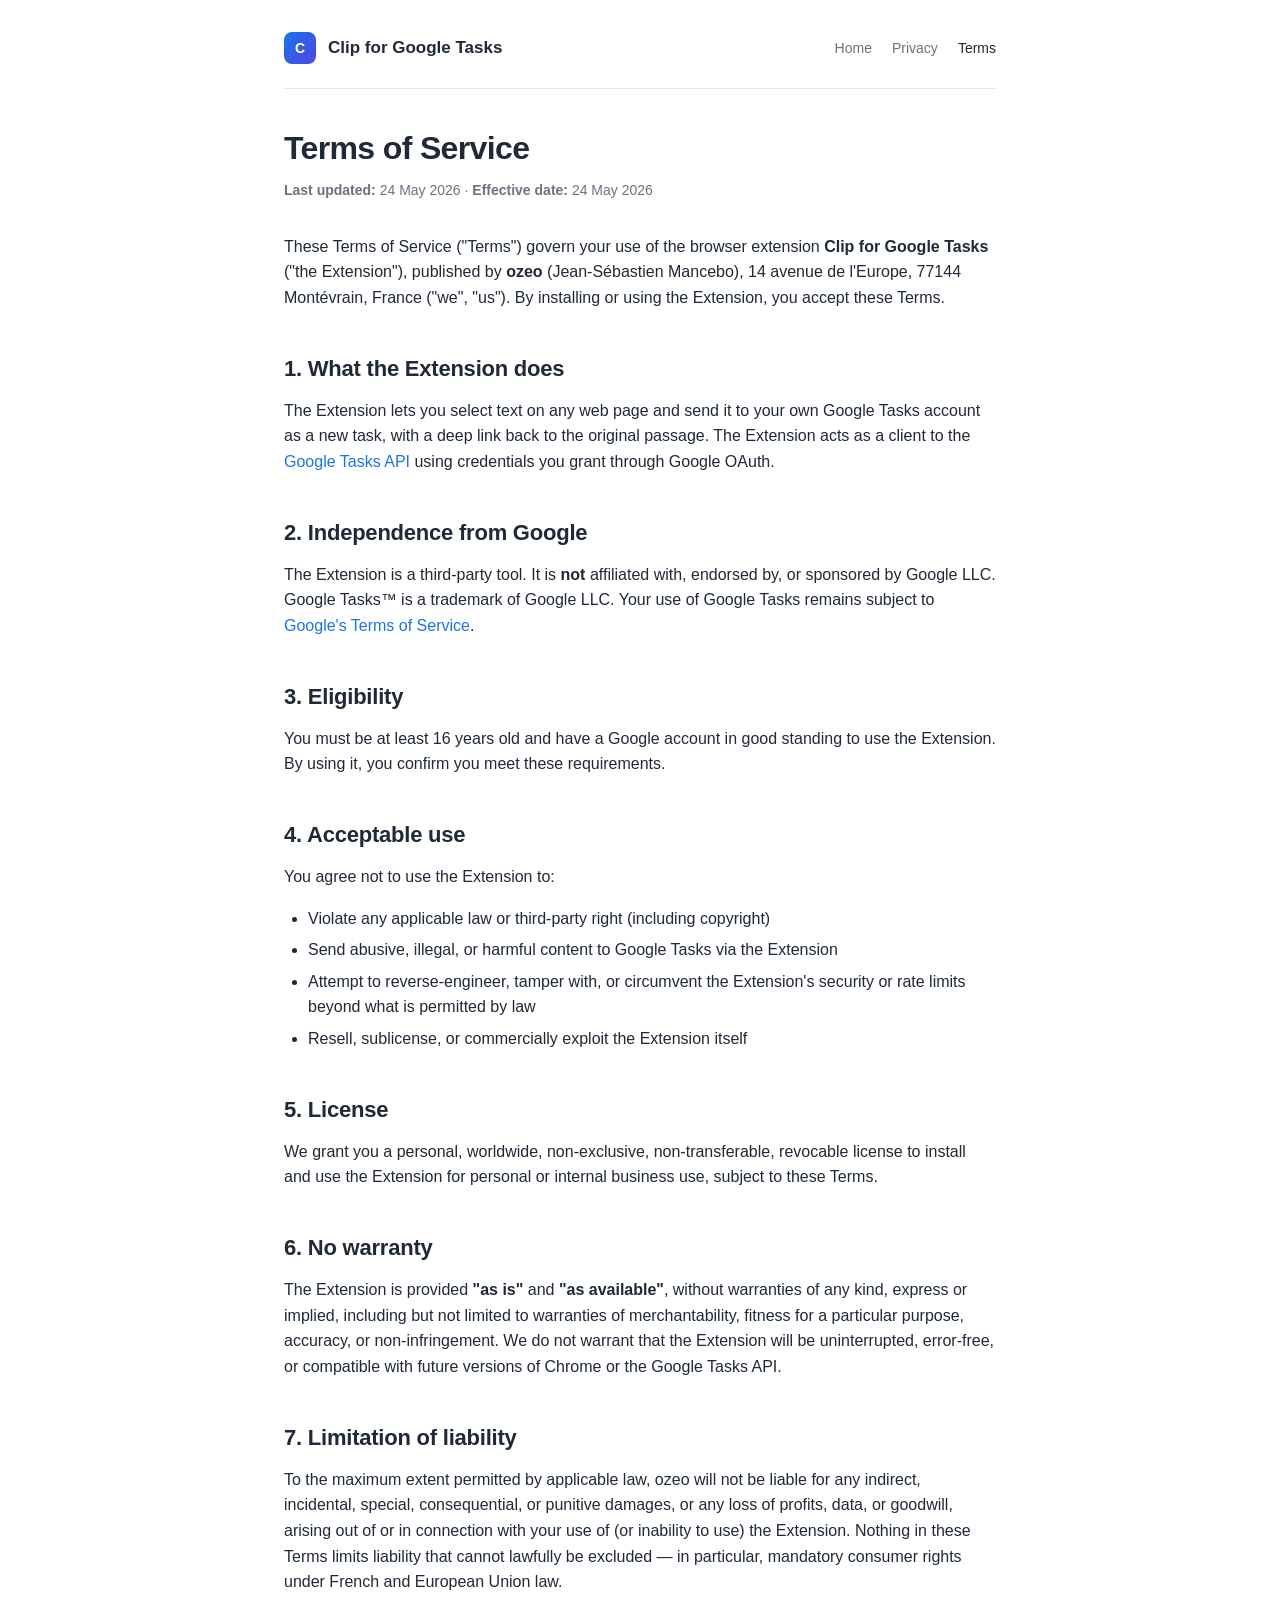
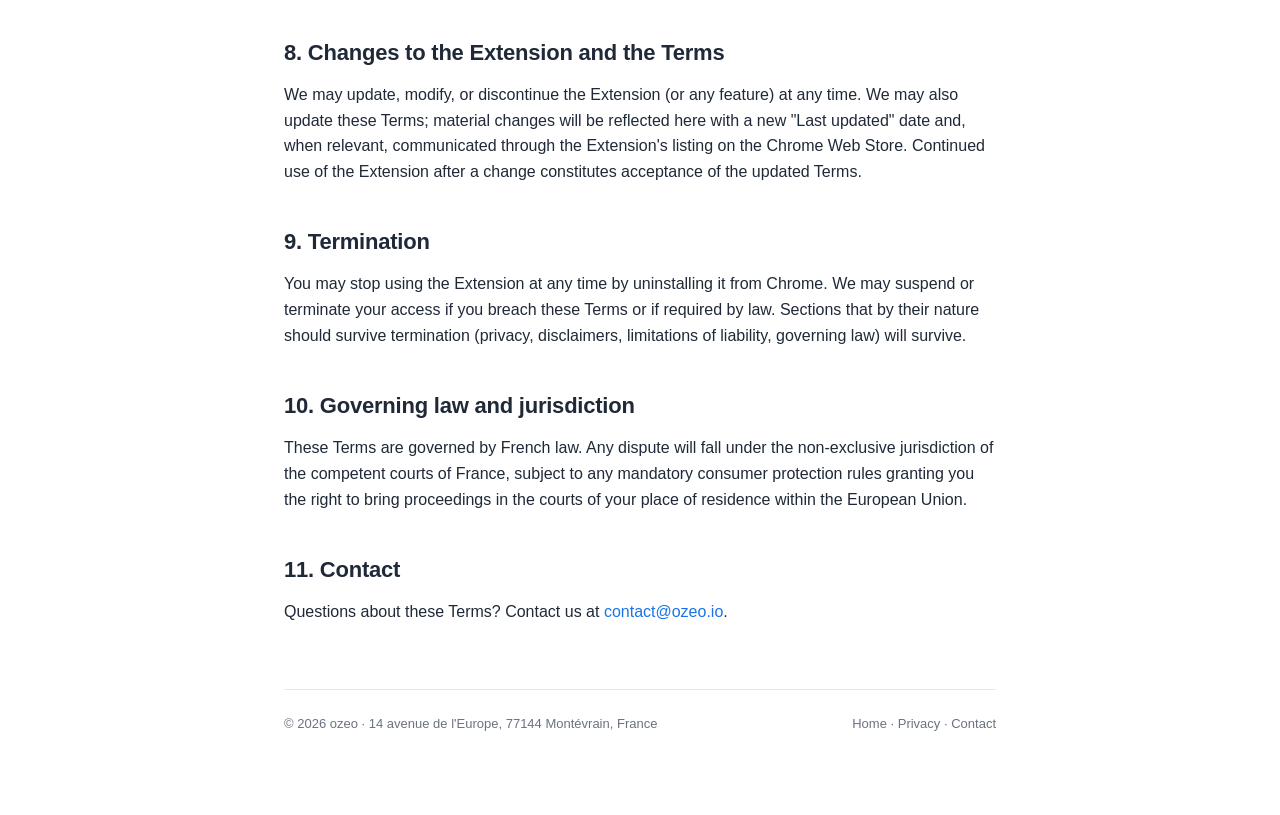
==== terms.html @ ffae065e "Initial site: homepage, privacy policy, terms of service Co-authored-by: Cursor <cursoragent@cursor." ====
<!doctype html>
<html lang="en">
  <head>
    <meta charset="utf-8" />
    <meta name="viewport" content="width=device-width, initial-scale=1" />
    <title>Terms of Service — Clip for Google Tasks</title>
    <meta
      name="description"
      content="Terms of service for the Clip for Google Tasks Chrome extension."
    />
    <link rel="stylesheet" href="style.css" />
  </head>
  <body>
    <div class="container">
      <header class="site-header">
        <a class="brand" href="./">
          <span class="brand-mark">C</span>
          <span>Clip for Google Tasks</span>
        </a>
        <nav class="site-nav">
          <a href="./">Home</a>
          <a href="privacy.html">Privacy</a>
          <a href="terms.html" class="active">Terms</a>
        </nav>
      </header>

      <h1>Terms of Service</h1>
      <p class="meta">
        <strong>Last updated:</strong> 24 May 2026 · <strong>Effective date:</strong> 24 May 2026
      </p>

      <p>
        These Terms of Service ("Terms") govern your use of the browser extension
        <strong>Clip for Google Tasks</strong> ("the Extension"), published by
        <strong>ozeo</strong> (Jean-Sébastien Mancebo), 14 avenue de l'Europe, 77144
        Montévrain, France ("we", "us"). By installing or using the Extension, you accept
        these Terms.
      </p>

      <h2>1. What the Extension does</h2>
      <p>
        The Extension lets you select text on any web page and send it to your own Google
        Tasks account as a new task, with a deep link back to the original passage. The
        Extension acts as a client to the
        <a href="https://developers.google.com/tasks">Google Tasks API</a> using
        credentials you grant through Google OAuth.
      </p>

      <h2>2. Independence from Google</h2>
      <p>
        The Extension is a third-party tool. It is <strong>not</strong> affiliated with,
        endorsed by, or sponsored by Google LLC. Google Tasks™ is a trademark of Google
        LLC. Your use of Google Tasks remains subject to
        <a href="https://policies.google.com/terms">Google's Terms of Service</a>.
      </p>

      <h2>3. Eligibility</h2>
      <p>
        You must be at least 16 years old and have a Google account in good standing to
        use the Extension. By using it, you confirm you meet these requirements.
      </p>

      <h2>4. Acceptable use</h2>
      <p>You agree not to use the Extension to:</p>
      <ul>
        <li>Violate any applicable law or third-party right (including copyright)</li>
        <li>
          Send abusive, illegal, or harmful content to Google Tasks via the Extension
        </li>
        <li>
          Attempt to reverse-engineer, tamper with, or circumvent the Extension's
          security or rate limits beyond what is permitted by law
        </li>
        <li>Resell, sublicense, or commercially exploit the Extension itself</li>
      </ul>

      <h2>5. License</h2>
      <p>
        We grant you a personal, worldwide, non-exclusive, non-transferable, revocable
        license to install and use the Extension for personal or internal business use,
        subject to these Terms.
      </p>

      <h2>6. No warranty</h2>
      <p>
        The Extension is provided <strong>"as is"</strong> and <strong>"as
        available"</strong>, without warranties of any kind, express or implied, including
        but not limited to warranties of merchantability, fitness for a particular
        purpose, accuracy, or non-infringement. We do not warrant that the Extension will
        be uninterrupted, error-free, or compatible with future versions of Chrome or the
        Google Tasks API.
      </p>

      <h2>7. Limitation of liability</h2>
      <p>
        To the maximum extent permitted by applicable law, ozeo will not be liable for any
        indirect, incidental, special, consequential, or punitive damages, or any loss of
        profits, data, or goodwill, arising out of or in connection with your use of (or
        inability to use) the Extension. Nothing in these Terms limits liability that
        cannot lawfully be excluded — in particular, mandatory consumer rights under
        French and European Union law.
      </p>

      <h2>8. Changes to the Extension and the Terms</h2>
      <p>
        We may update, modify, or discontinue the Extension (or any feature) at any time.
        We may also update these Terms; material changes will be reflected here with a
        new "Last updated" date and, when relevant, communicated through the Extension's
        listing on the Chrome Web Store. Continued use of the Extension after a change
        constitutes acceptance of the updated Terms.
      </p>

      <h2>9. Termination</h2>
      <p>
        You may stop using the Extension at any time by uninstalling it from Chrome. We
        may suspend or terminate your access if you breach these Terms or if required by
        law. Sections that by their nature should survive termination (privacy,
        disclaimers, limitations of liability, governing law) will survive.
      </p>

      <h2>10. Governing law and jurisdiction</h2>
      <p>
        These Terms are governed by French law. Any dispute will fall under the
        non-exclusive jurisdiction of the competent courts of France, subject to any
        mandatory consumer protection rules granting you the right to bring proceedings
        in the courts of your place of residence within the European Union.
      </p>

      <h2>11. Contact</h2>
      <p>
        Questions about these Terms? Contact us at
        <a href="mailto:contact@ozeo.io">contact@ozeo.io</a>.
      </p>

      <footer class="site-footer">
        <div>© 2026 ozeo · 14 avenue de l'Europe, 77144 Montévrain, France</div>
        <div>
          <a href="./">Home</a> · <a href="privacy.html">Privacy</a> ·
          <a href="mailto:contact@ozeo.io">Contact</a>
        </div>
      </footer>
    </div>
  </body>
</html>
---- style.css ----
:root {
  --bg: #ffffff;
  --text: #1f2937;
  --text-muted: #6b7280;
  --border: #e5e7eb;
  --accent: #1a73e8;
  --accent-hover: #1557b0;
  --card: #f9fafb;
  --code-bg: #f3f4f6;
}

@media (prefers-color-scheme: dark) {
  :root {
    --bg: #0f172a;
    --text: #f1f5f9;
    --text-muted: #94a3b8;
    --border: #1e293b;
    --accent: #60a5fa;
    --accent-hover: #93c5fd;
    --card: #1e293b;
    --code-bg: #1e293b;
  }
}

* {
  box-sizing: border-box;
}

html {
  scroll-behavior: smooth;
}

body {
  margin: 0;
  background: var(--bg);
  color: var(--text);
  font-family: -apple-system, BlinkMacSystemFont, "Segoe UI", Roboto, "Helvetica Neue", Arial, sans-serif;
  font-size: 16px;
  line-height: 1.6;
  -webkit-font-smoothing: antialiased;
}

.container {
  max-width: 760px;
  margin: 0 auto;
  padding: 32px 24px 80px;
}

header.site-header {
  border-bottom: 1px solid var(--border);
  margin-bottom: 40px;
  padding-bottom: 24px;
  display: flex;
  align-items: center;
  justify-content: space-between;
  gap: 16px;
  flex-wrap: wrap;
}

.brand {
  display: flex;
  align-items: center;
  gap: 12px;
  text-decoration: none;
  color: var(--text);
  font-weight: 600;
  font-size: 17px;
}

.brand-mark {
  width: 32px;
  height: 32px;
  border-radius: 8px;
  background: linear-gradient(135deg, var(--accent), #4f46e5);
  display: inline-flex;
  align-items: center;
  justify-content: center;
  color: white;
  font-weight: 700;
  font-size: 14px;
}

nav.site-nav {
  display: flex;
  gap: 20px;
  font-size: 14px;
}

nav.site-nav a {
  color: var(--text-muted);
  text-decoration: none;
  transition: color 0.15s;
}

nav.site-nav a:hover,
nav.site-nav a.active {
  color: var(--text);
}

h1 {
  font-size: 32px;
  font-weight: 700;
  line-height: 1.2;
  margin: 0 0 12px;
  letter-spacing: -0.02em;
}

.hero h1 {
  font-size: 40px;
}

.hero p.tagline {
  font-size: 18px;
  color: var(--text-muted);
  margin: 0 0 28px;
}

.cta-row {
  display: flex;
  gap: 12px;
  flex-wrap: wrap;
  margin-bottom: 48px;
}

.btn {
  display: inline-block;
  padding: 10px 20px;
  border-radius: 8px;
  font-size: 15px;
  font-weight: 500;
  text-decoration: none;
  transition: all 0.15s;
  border: 1px solid transparent;
}

.btn-primary {
  background: var(--accent);
  color: white;
}

.btn-primary:hover {
  background: var(--accent-hover);
}

.btn-secondary {
  background: var(--card);
  color: var(--text);
  border-color: var(--border);
}

.btn-secondary:hover {
  border-color: var(--accent);
  color: var(--accent);
}

h2 {
  font-size: 22px;
  font-weight: 600;
  margin: 40px 0 12px;
  letter-spacing: -0.01em;
}

h3 {
  font-size: 17px;
  font-weight: 600;
  margin: 24px 0 8px;
}

p {
  margin: 0 0 16px;
}

a {
  color: var(--accent);
  text-decoration: none;
}

a:hover {
  text-decoration: underline;
}

ul {
  padding-left: 24px;
  margin: 0 0 16px;
}

li {
  margin-bottom: 6px;
}

code {
  background: var(--code-bg);
  padding: 2px 6px;
  border-radius: 4px;
  font-size: 0.9em;
  font-family: "SF Mono", Monaco, Menlo, Consolas, "Liberation Mono", monospace;
}

table {
  border-collapse: collapse;
  width: 100%;
  margin: 16px 0 24px;
  font-size: 15px;
}

th,
td {
  text-align: left;
  padding: 10px 12px;
  border-bottom: 1px solid var(--border);
  vertical-align: top;
}

th {
  font-weight: 600;
  color: var(--text-muted);
  font-size: 13px;
  text-transform: uppercase;
  letter-spacing: 0.04em;
}

.features {
  display: grid;
  grid-template-columns: repeat(auto-fit, minmax(220px, 1fr));
  gap: 16px;
  margin: 24px 0 48px;
}

.feature {
  background: var(--card);
  border: 1px solid var(--border);
  border-radius: 10px;
  padding: 20px;
}

.feature h3 {
  margin-top: 0;
  font-size: 16px;
}

.feature p {
  font-size: 14px;
  color: var(--text-muted);
  margin: 0;
}

.meta {
  color: var(--text-muted);
  font-size: 14px;
  margin: 0 0 32px;
}

footer.site-footer {
  border-top: 1px solid var(--border);
  margin-top: 64px;
  padding-top: 24px;
  font-size: 13px;
  color: var(--text-muted);
  display: flex;
  justify-content: space-between;
  gap: 16px;
  flex-wrap: wrap;
}

footer.site-footer a {
  color: var(--text-muted);
}

footer.site-footer a:hover {
  color: var(--text);
}

@media (max-width: 600px) {
  .container {
    padding: 24px 16px 60px;
  }
  h1 {
    font-size: 26px;
  }
  .hero h1 {
    font-size: 30px;
  }
  .hero p.tagline {
    font-size: 16px;
  }
}
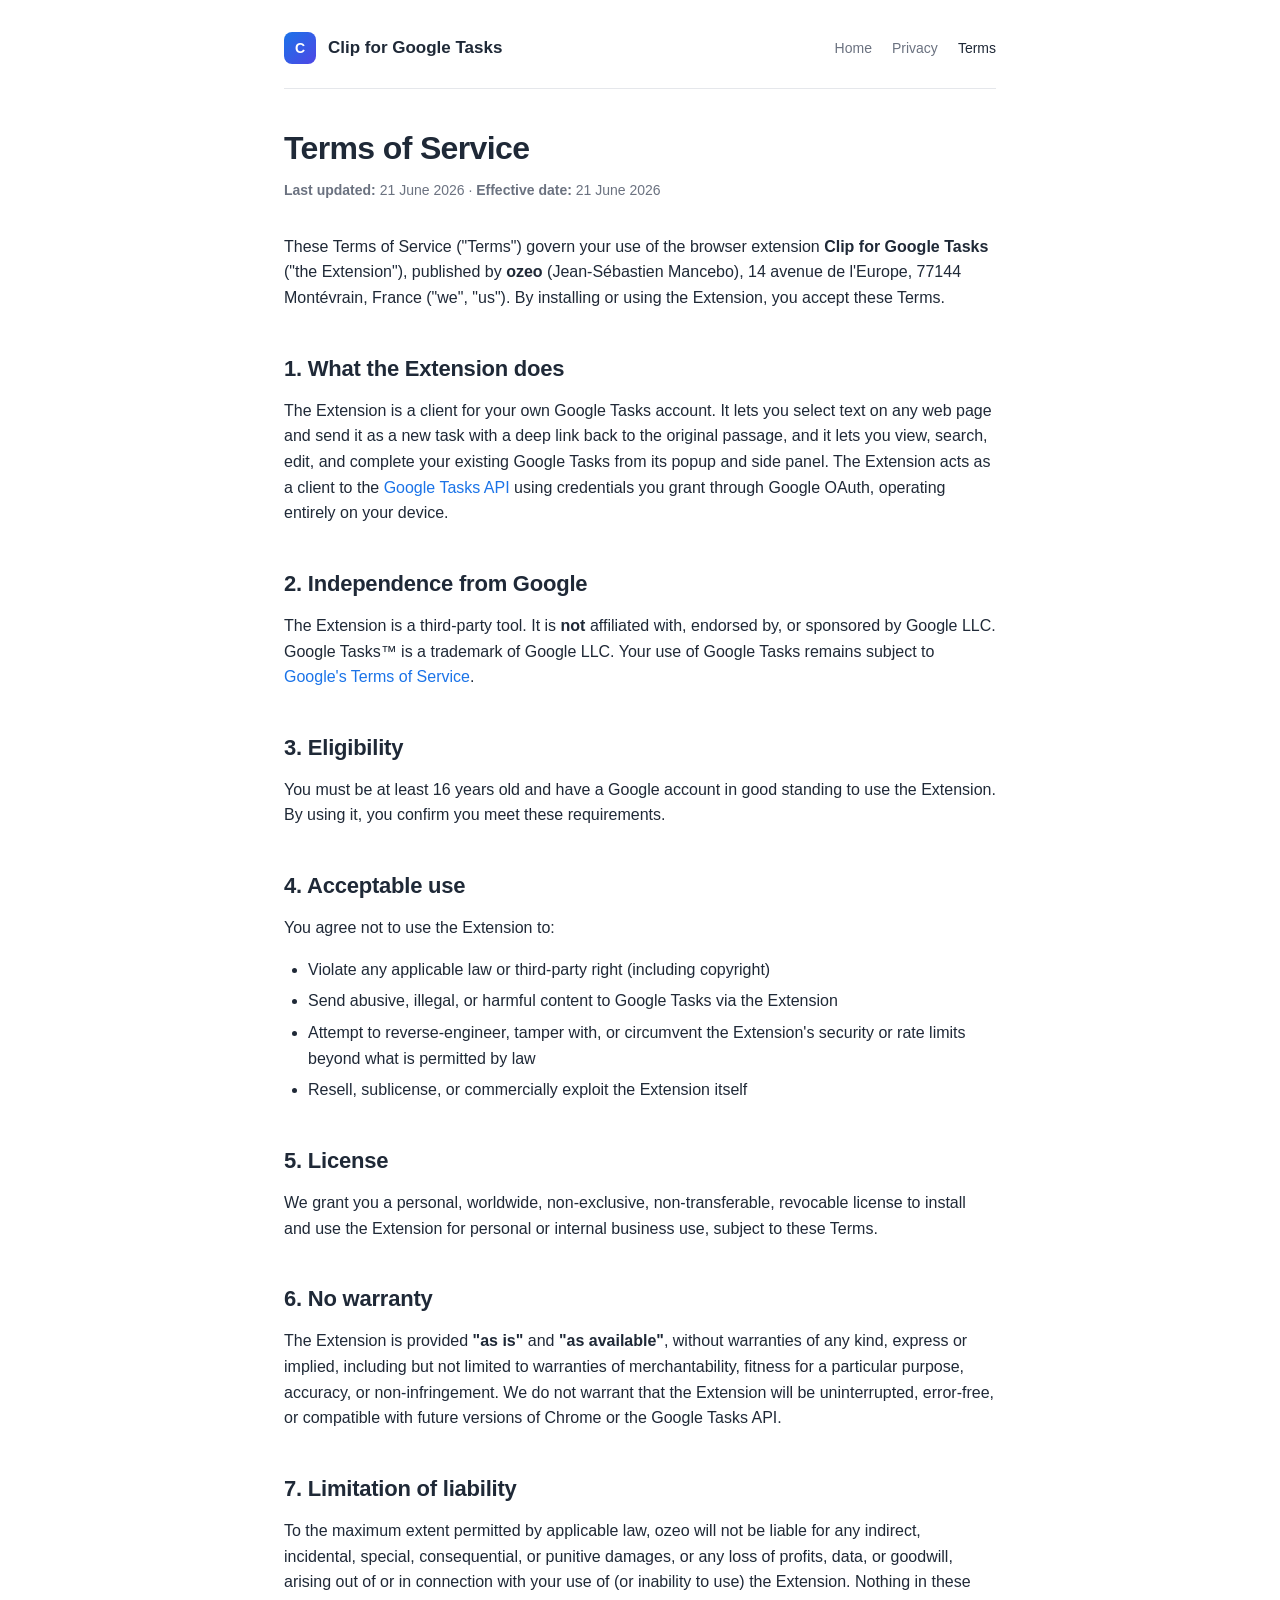
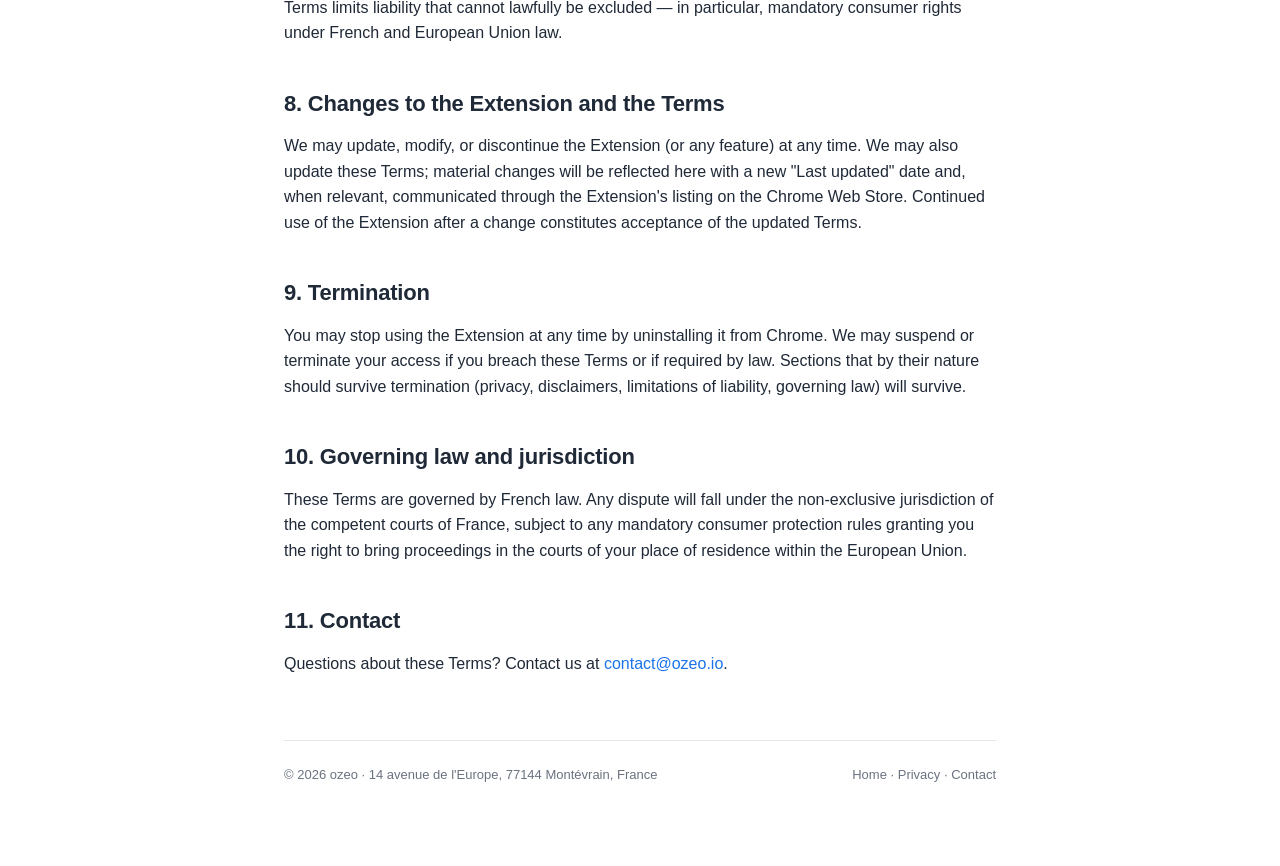
==== commit 33b88fc6: "Update terms & privacy to 21 June 2026 (OAuth-verification aligned) Sync from the extension repo's l" ====
--- a/terms.html
+++ b/terms.html
@@ -26,7 +26,7 @@
 
       <h1>Terms of Service</h1>
       <p class="meta">
-        <strong>Last updated:</strong> 24 May 2026 · <strong>Effective date:</strong> 24 May 2026
+        <strong>Last updated:</strong> 21 June 2026 · <strong>Effective date:</strong> 21 June 2026
       </p>
 
       <p>
@@ -39,11 +39,12 @@
 
       <h2>1. What the Extension does</h2>
       <p>
-        The Extension lets you select text on any web page and send it to your own Google
-        Tasks account as a new task, with a deep link back to the original passage. The
-        Extension acts as a client to the
+        The Extension is a client for your own Google Tasks account. It lets you select
+        text on any web page and send it as a new task with a deep link back to the
+        original passage, and it lets you view, search, edit, and complete your existing
+        Google Tasks from its popup and side panel. The Extension acts as a client to the
         <a href="https://developers.google.com/tasks">Google Tasks API</a> using
-        credentials you grant through Google OAuth.
+        credentials you grant through Google OAuth, operating entirely on your device.
       </p>
 
       <h2>2. Independence from Google</h2>
